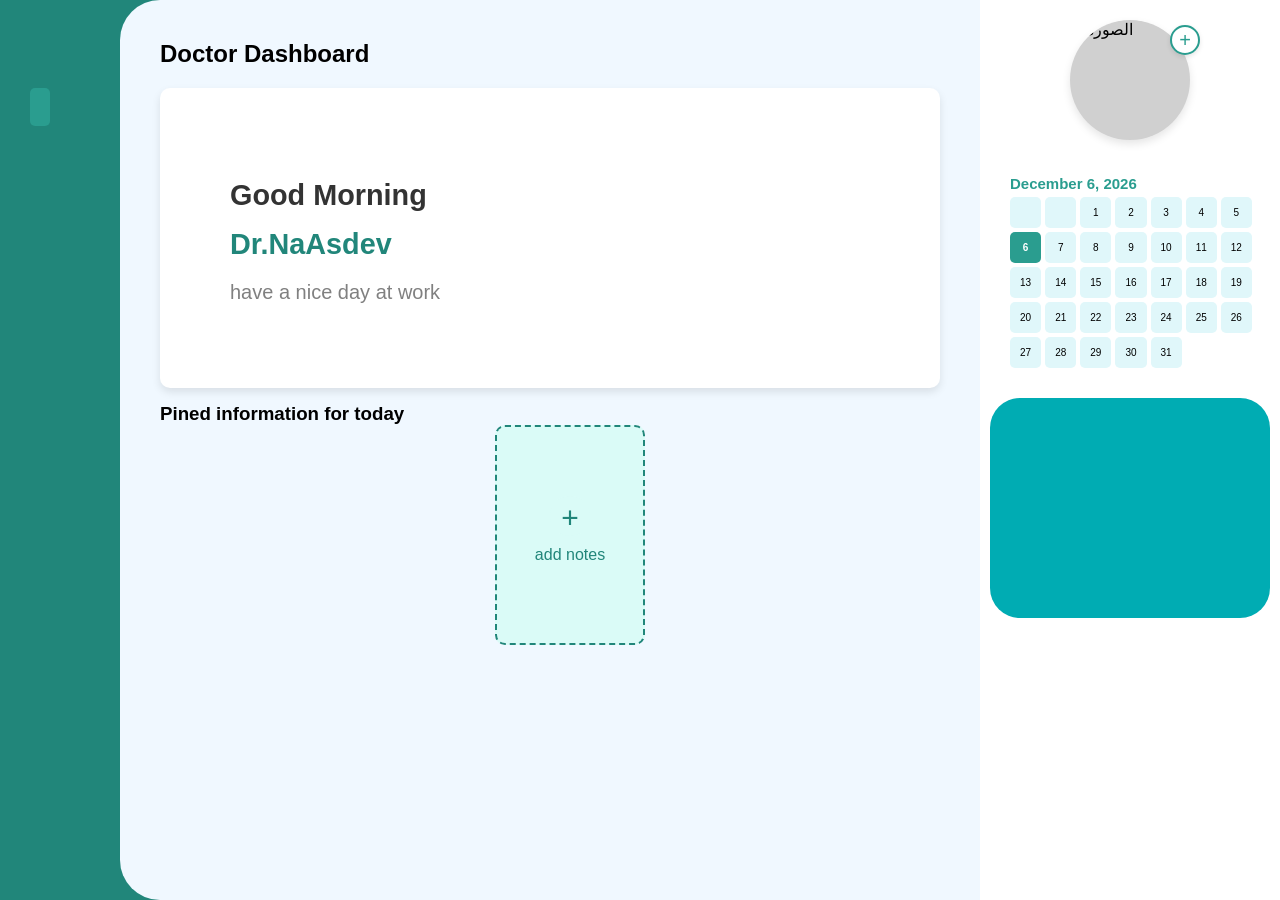
==== index.html @ 08ce3acc "Rename mini.html to index.html" ====
<!DOCTYPE html>
<html lang="en">
<head>
    <meta charset="UTF-8">
    <meta name="viewport" content="width=device-width, initial-scale=1.0">
    <title>Doctor Dashboard</title>
    <link rel="stylesheet" href="styles.css">
</head>
<body>
    <div class="sidebar">
        <div class="logo">
            <img src="B.png" height="40px" alt="">
           <h5 style="color: #fff; ;"></h5>
        </div> 
        <nav>
            <a href="mini.html" class="home"><img src="home.png" height="30px" alt=""></a>
            <a href="../roufaida/cal.html"><img src="cal.png" height="35px" alt=""></a>
            <a href="../login-web/appointment.html"><img src="patient.png" height="35px"  alt=""></a>
            <a href="../login-web/parametre.html"><img src="para.png" height="35px" alt=""></a>
            <div class="logout" ><a href="#" id="out"> <img src="logout.png" height="35px" alt=""> </a></div>
        </nav>
    </div>

    <div class="main-content"> 
        <h2>    Doctor Dashboard</h2>
        <header>
            <div>
            <h1>Good Morning</h1> 
            <h1><span>Dr.NaAsdev</span></h1>
            <P>have  a  nice  day  at  work </P>
            </div>
            <div>
                <img src="a (2).png" class="img" alt="">
            </div>
        </header>
 <h3>Pined information for today</h3>
 <div class="pined">
    <div class="notes-container" id="notes-container"></div>
    <div class="rectangle">
        <button class="plus-btn" onclick="showModal()">+</button>
        <p>add notes</p>
    </div>
</div>

<div class="modal" id="modal">
    <div class="modal-content">
        <span class="close-btn" onclick="closeModal()">&times;</span>
        <h2>Add Note</h2>
        <textarea id="note" placeholder="writh your note here"></textarea>
       
        <button onclick="submitNote()">Save</button>
    </div>
    
</div>


       
    </div>
    <div  class="profile">
        <div class="container">
            <!-- الدائرة الكبيرة -->
            <div class="large-circle">
                <img id="image" src="" alt="الصورة" class="image">
                <!-- الدائرة الصغيرة مع علامة زائد -->
               </div> <div class="small-circle" onclick="openFileDialog()">
                    
                
            </div>
           
        </div>
    
        <input type="file" id="fileInput" style="display:none;" accept="image/*" onchange="loadImage(event)">
        
       
        <div class="calendar-container">
            <h1 id="today-date"></h1>
            <div id="calendar" class="calendar"></div>
        </div>
     <div class="stat">
        <img src="p1.jpg" height="220px" alt="">
     </div>
    </div>
    <script src="script.js"></script>
</body>
</html>
---- styles.css ----
* {
    margin: 0;
    padding: 0;
    box-sizing: border-box;
    font-family: Arial, sans-serif;
}

body {
    display: flex;
    min-height: 100vh;
    background-color: #21867a;
}
span{
    color: #21867a;
}
.sidebar {
    width: 120px;
    background-color: #21867a;
    padding: 30px;
   
    padding-bottom: 20px;
    display: flex;
    flex-direction: column;
    align-items: start;
}

.sidebar .logo {
    font-size: 24px;
    margin-bottom: 30px;
}

.sidebar nav a {
    display: block;
    padding: 10px;
    margin-bottom: 10px;
    border-radius: 5px;
}
.home{
    background-color: #2a9d8f;
}
.sidebar nav a:hover {
    background-color: #2a9d8f;
}
.logout{
    margin-top: 110px;
    font-family: Arial, sans-serif;
    text-align: center;
    
}
.main-content {
    flex: 1;
    padding-right: 40px;
    padding-left: 40px;
    padding-top: 40px;
    padding-bottom: 0;
    background-color: aliceblue;
    border-bottom-left-radius: 40px;
    border-top-left-radius: 40px;
}

header {
    background-color: white;
    border-radius: 10px;
    height: 300px;
    margin-top: 20px;
    margin-bottom: 15px;
    padding: 40px;
    box-shadow: 0 4px 8px rgba(0,0,0,0.1);
    display: flex;
    justify-content: space-between;
    align-items: center;
}

header h1 {
    font-size: 1.8rem;
    color: #333;
    margin-top: 16px;
    margin-left: 30px;
}
header p{
    font-size: 20px;
    color: grey;
    margin-top: 20px;
    margin-left: 30px;
}
.img{
    height: 350px;
    margin-bottom: 45px;
    
}
.stats {
    display: flex;
    justify-content: space-between;
    margin-top: 20px;
}

.card {
    background-color: white;
    padding: 20px;
    border-radius: 8px;
    box-shadow: 0 4px 8px rgba(0,0,0,0.1);
    text-align: center;
    width: 23%;
}

.card h2 {
    font-size: 18px;
    color: #2a9d8f;
    margin-bottom: 10px;
}

.card p {
    font-size: 24px;
    color: #333;
}

 
.pined {
    display: flex;
    justify-content: center;
    align-items: left;
    flex-direction: row;
    margin-bottom: 0;
}

.rectangle {
    width: 150px;
    height: 220px;
    background-color: #dafbf7;
    border: 2px dashed #21867a;
    color: #21867a;
    border-radius: 10px;
    position: relative;
    display: flex;
    justify-content: center;
    align-items: center;
    flex-direction: column;
   /* box-shadow: 0 4px 8px rgba(0, 0, 0, 0.1);*/
}

.plus-btn {
    font-size: 30px;
    background-color: #dafbf7;
    color: #21867a;
    text-align: center;
    padding: 5px;
    border: none;
    border-radius: 50%;
    width: 40px;
    height: 40px;
    cursor: pointer;
}

.plus-btn:hover {
    background-color: #45a049;
    color: #fff;
}

p {
    margin: 10px 0;
}

.modal {
    display: none;
    position: fixed;
    z-index: 1;
    left: 0;
    top: 0;
    width: 100%;
    height: 100%;
    background-color: rgba(0, 0, 0, 0.5);
    justify-content: center;
    align-items: center;
}

.modal-content {
    background-color: white;
    padding: 20px;
    border-radius: 10px;
    width: 300px;
    text-align: center;
}

textarea {
    width: 100%;
    height: 80px;
    padding: 10px;
    margin-bottom: 10px;
    border-radius: 5px;
    border: 1px solid #ccc;
}

button {
    background-color: #4CAF50;
    color: white;
    padding: 10px 20px;
    border: none;
    border-radius: 5px;
    cursor: pointer;
}

button:hover {
    background-color: #2a9d8f;
}

.close-btn {
    position: absolute;
    top: 10px;
    right: 10px;
    font-size: 30px;
    cursor: pointer;
}
.notes-container {
    display: flex;
    flex-direction: row;
    gap: 20px;
    margin-right: 40px;
   
}

.note-card {
    width: 150px;
    height: 220px;
    background-color: #ffffff;
    padding: 20px;
    border-radius: 12px;
    border: 1px solid #e1e1e1;
    display: flex;
    flex-direction: column;
    align-items: center;
    box-shadow: 0 8px 15px rgba(0, 0, 0, 0.1);
    transition: all 0.3s ease;
}
.check{
    
    margin: 10px;
    border-radius: 50%;
    width: 80px;
}
.note-card:hover {
    box-shadow: 0 12px 20px rgba(0, 0, 0, 0.1);
}


.note-text {
    font-size: 16px;
    font-weight: bold;
    color: #2a9d8f;
}

















.container {
    position: relative;
    display: flex;
    justify-content: center;
    align-items: center;
    flex-direction: column;
}

/* الدائرة الكبيرة */
.large-circle {
    width: 120px;
    height: 120px;
    border-radius: 50%;
    background-color: #d0d0d0;
    position: relative;
    overflow: hidden;
    z-index: 0;
    margin-top: 20px;
    margin-bottom: 5px;
    box-shadow: 0 4px 8px rgba(0, 0, 0, 0.1);
}

/* الدائرة الصغيرة */
.small-circle {
    width: 30px;
    height: 30px;
    background-color: #fff;
    border-radius: 50%;
    position: absolute;
    z-index: 2;
    top: 25px;
    right: 80px;
    display: flex;
    justify-content: center;
    align-items: center;
    cursor: pointer;
    border: 2px solid #2a9d8f;
    box-shadow: 0 2px 5px rgba(0, 0, 0, 0.1);
    /*margin-top: 10px;
    margin-right: 20px;*/
}

/* علامة زائد */
.small-circle::before {
    content: "+";
    font-size: 20px;
    color:#2a9d8f;
}

/* إعداد صورة داخل الدائرة */
.large-circle img {
    width: 100%;
    height: 100%;
    object-fit: cover;
}

/* زر الاختيار الصورة */
input[type="file"] {
    display: none;
}
.calendar-container {
    text-align: left;
    width: 220px;
    
    margin: 30px;
}

#today-date {
    font-size: 15px;
    color: #2a9d8f;
    margin-bottom: 5px;
}

.calendar {
    display: grid;
    grid-template-columns: repeat(7, 1fr);
    gap: 4px;
    font-size: 10px;
}

.calendar .day {
    padding: 10px;
    background-color: #e0f7fa;
    border-radius: 5px;
    cursor: pointer;
    text-align: center;
}
.calendar .today {
    background-color: #2a9d8f; /* لون خاص لتمييز اليوم الحالي */
    color: white;
    font-weight: bold;
}


.day:hover {
    background-color: #b2ebf2;
}

.profile{
    width: 300px;
    background-color: #ffffff;  
    
}
.stat{
    background-color: #00acb3;
    border-radius: 30px;
    /*padding-top:20px;*/
    padding-left:30px;

    margin: 10px;
    height: 220px;
}

.logout-message s{
    margin-top: 20px;
    font-size: 20px;
    color: #333;
}
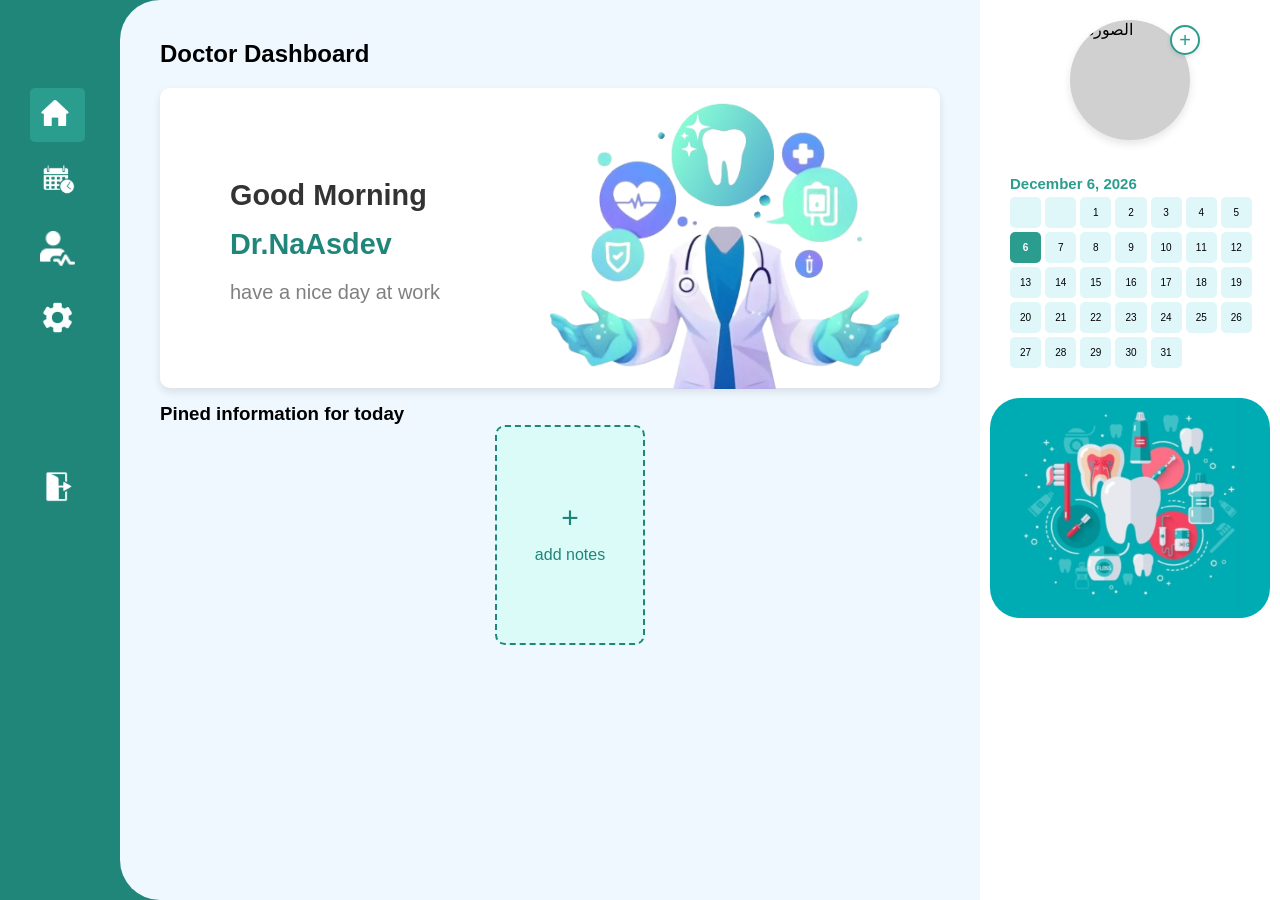
==== commit 939c8184: "Update index.html" ====
--- a/index.html
+++ b/index.html
@@ -14,7 +14,7 @@
         </div> 
         <nav>
             <a href="mini.html" class="home"><img src="home.png" height="30px" alt=""></a>
-            <a href="../roufaida/cal.html"><img src="cal.png" height="35px" alt=""></a>
+            <a href="cal.html"><img src="cal.png" height="35px" alt=""></a>
             <a href="../login-web/appointment.html"><img src="patient.png" height="35px"  alt=""></a>
             <a href="../login-web/parametre.html"><img src="para.png" height="35px" alt=""></a>
             <div class="logout" ><a href="#" id="out"> <img src="logout.png" height="35px" alt=""> </a></div>
